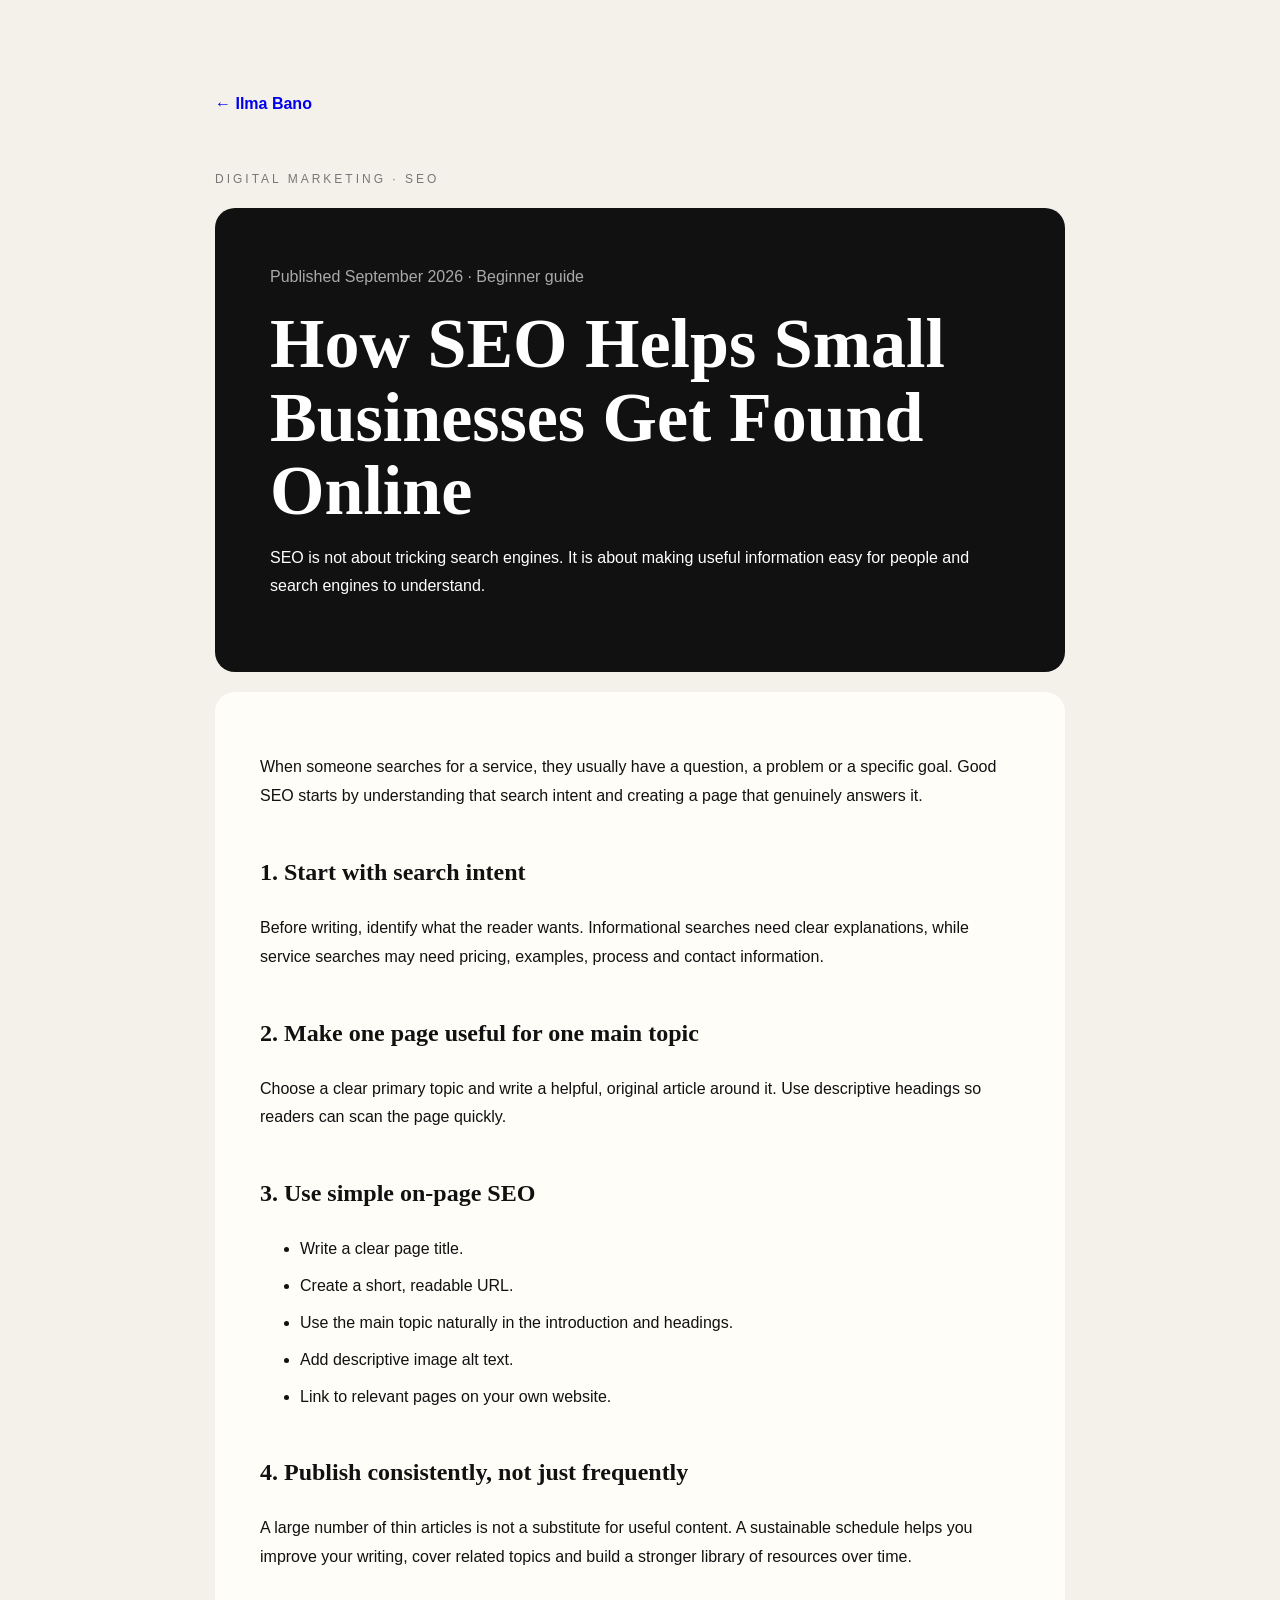
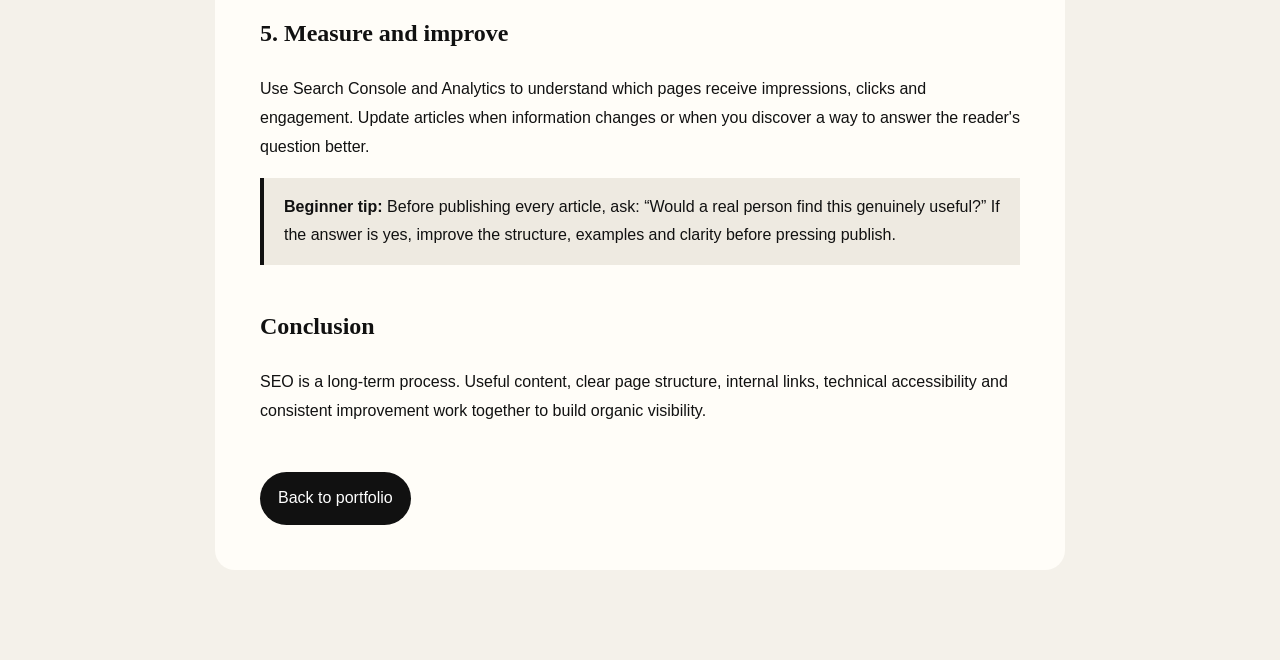
==== blog/index.html @ 9b906b1d "Add files via upload" ====
<!DOCTYPE html><html lang="en"><head><meta charset="UTF-8"><meta name="viewport" content="width=device-width, initial-scale=1.0"><meta name="description" content="A beginner-friendly guide to SEO for small businesses: search intent, useful content, on-page SEO, internal links and organic growth."><meta name="author" content="Ilma Bano"><meta name="robots" content="index,follow"><link rel="canonical" href="https://ilma-portfolio-ruddy.vercel.app/blog/"><meta property="og:title" content="How SEO Helps Small Businesses Get Found Online"><meta property="og:description" content="A practical beginner guide to search intent, useful content and on-page SEO."><title>How SEO Helps Small Businesses Get Found Online | Ilma Bano</title><style>body{margin:0;background:#f4f1ea;color:#111;font-family:Arial,sans-serif;line-height:1.8}.wrap{max-width:850px;margin:auto;padding:90px 24px}.back{font-weight:bold;text-decoration:none}.label{letter-spacing:3px;font-size:12px;color:#777;margin-top:50px}.hero{background:#111;color:#fff;padding:55px;border-radius:20px;margin-top:18px}.hero h1{font-family:Georgia,serif;font-size:clamp(40px,7vw,70px);line-height:1.05;margin:15px 0}.meta{color:#aaa}.article{background:#fffdf8;padding:45px;margin-top:20px;border-radius:20px}.article h2{font-family:Georgia,serif;margin-top:40px}.article li{margin:8px 0}.tip{border-left:4px solid #111;padding:15px 20px;background:#eeeae1}.home{display:inline-block;margin-top:30px;padding:12px 18px;background:#111;color:white;text-decoration:none;border-radius:999px}</style></head><body><main class="wrap"><a class="back" href="../">← Ilma Bano</a><div class="label">DIGITAL MARKETING · SEO</div><header class="hero"><div class="meta">Published September 2026 · Beginner guide</div><h1>How SEO Helps Small Businesses Get Found Online</h1><p>SEO is not about tricking search engines. It is about making useful information easy for people and search engines to understand.</p></header><article class="article"><p>When someone searches for a service, they usually have a question, a problem or a specific goal. Good SEO starts by understanding that search intent and creating a page that genuinely answers it.</p><h2>1. Start with search intent</h2><p>Before writing, identify what the reader wants. Informational searches need clear explanations, while service searches may need pricing, examples, process and contact information.</p><h2>2. Make one page useful for one main topic</h2><p>Choose a clear primary topic and write a helpful, original article around it. Use descriptive headings so readers can scan the page quickly.</p><h2>3. Use simple on-page SEO</h2><ul><li>Write a clear page title.</li><li>Create a short, readable URL.</li><li>Use the main topic naturally in the introduction and headings.</li><li>Add descriptive image alt text.</li><li>Link to relevant pages on your own website.</li></ul><h2>4. Publish consistently, not just frequently</h2><p>A large number of thin articles is not a substitute for useful content. A sustainable schedule helps you improve your writing, cover related topics and build a stronger library of resources over time.</p><h2>5. Measure and improve</h2><p>Use Search Console and Analytics to understand which pages receive impressions, clicks and engagement. Update articles when information changes or when you discover a way to answer the reader's question better.</p><div class="tip"><strong>Beginner tip:</strong> Before publishing every article, ask: “Would a real person find this genuinely useful?” If the answer is yes, improve the structure, examples and clarity before pressing publish.</div><h2>Conclusion</h2><p>SEO is a long-term process. Useful content, clear page structure, internal links, technical accessibility and consistent improvement work together to build organic visibility.</p><a class="home" href="../">Back to portfolio</a></article></main></body></html>
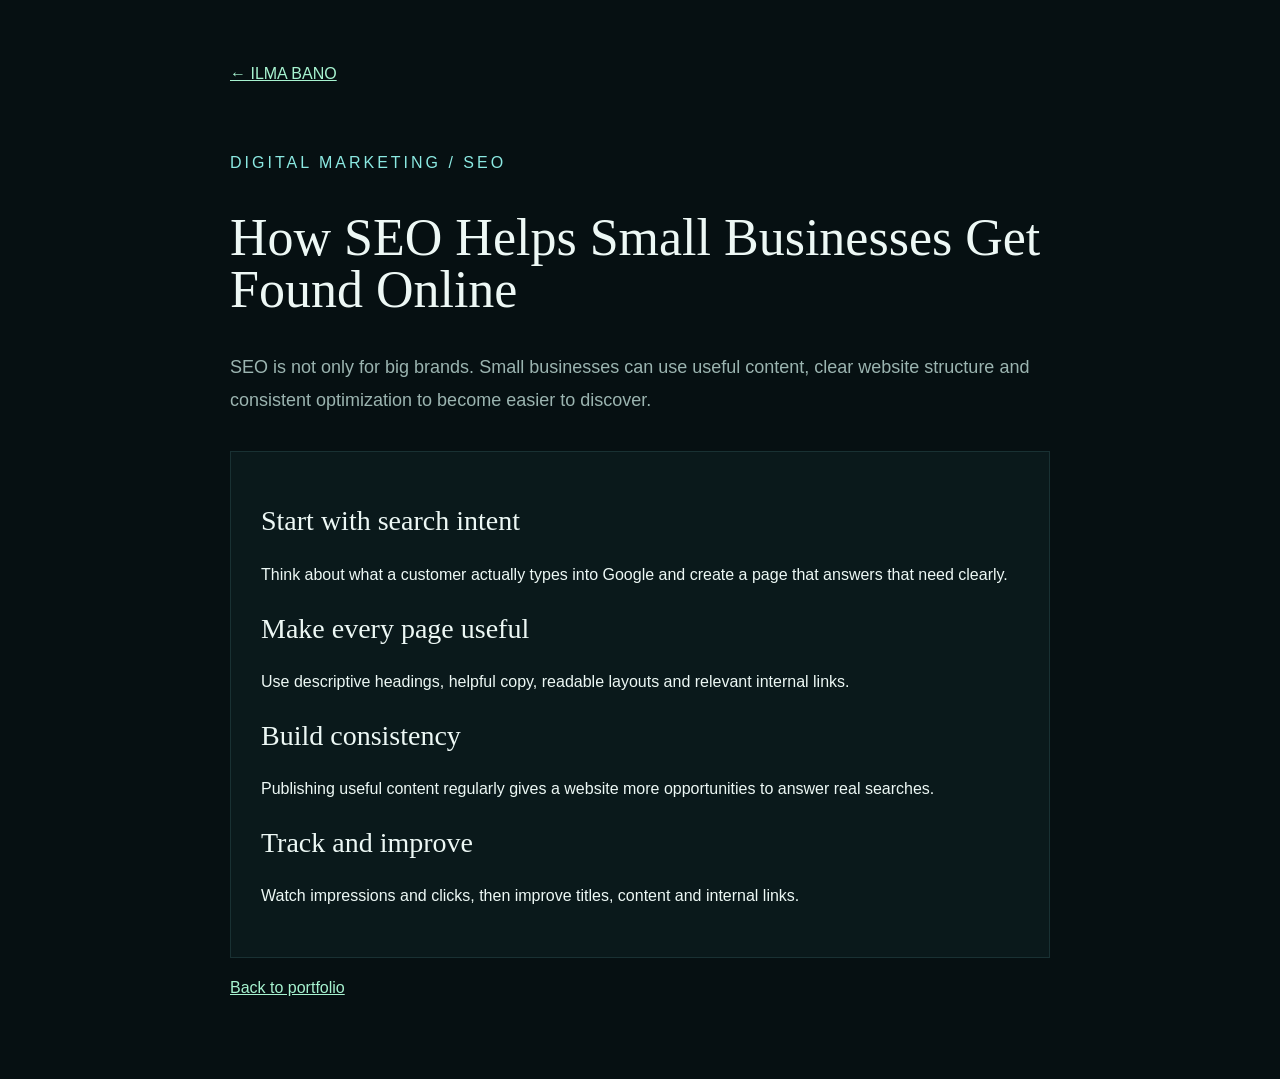
==== commit 702ba282: "Add files via upload" ====
--- a/blog/index.html
+++ b/blog/index.html
@@ -1 +1 @@
-<!DOCTYPE html><html lang="en"><head><meta charset="UTF-8"><meta name="viewport" content="width=device-width, initial-scale=1.0"><meta name="description" content="A beginner-friendly guide to SEO for small businesses: search intent, useful content, on-page SEO, internal links and organic growth."><meta name="author" content="Ilma Bano"><meta name="robots" content="index,follow"><link rel="canonical" href="https://ilma-portfolio-ruddy.vercel.app/blog/"><meta property="og:title" content="How SEO Helps Small Businesses Get Found Online"><meta property="og:description" content="A practical beginner guide to search intent, useful content and on-page SEO."><title>How SEO Helps Small Businesses Get Found Online | Ilma Bano</title><style>body{margin:0;background:#f4f1ea;color:#111;font-family:Arial,sans-serif;line-height:1.8}.wrap{max-width:850px;margin:auto;padding:90px 24px}.back{font-weight:bold;text-decoration:none}.label{letter-spacing:3px;font-size:12px;color:#777;margin-top:50px}.hero{background:#111;color:#fff;padding:55px;border-radius:20px;margin-top:18px}.hero h1{font-family:Georgia,serif;font-size:clamp(40px,7vw,70px);line-height:1.05;margin:15px 0}.meta{color:#aaa}.article{background:#fffdf8;padding:45px;margin-top:20px;border-radius:20px}.article h2{font-family:Georgia,serif;margin-top:40px}.article li{margin:8px 0}.tip{border-left:4px solid #111;padding:15px 20px;background:#eeeae1}.home{display:inline-block;margin-top:30px;padding:12px 18px;background:#111;color:white;text-decoration:none;border-radius:999px}</style></head><body><main class="wrap"><a class="back" href="../">← Ilma Bano</a><div class="label">DIGITAL MARKETING · SEO</div><header class="hero"><div class="meta">Published September 2026 · Beginner guide</div><h1>How SEO Helps Small Businesses Get Found Online</h1><p>SEO is not about tricking search engines. It is about making useful information easy for people and search engines to understand.</p></header><article class="article"><p>When someone searches for a service, they usually have a question, a problem or a specific goal. Good SEO starts by understanding that search intent and creating a page that genuinely answers it.</p><h2>1. Start with search intent</h2><p>Before writing, identify what the reader wants. Informational searches need clear explanations, while service searches may need pricing, examples, process and contact information.</p><h2>2. Make one page useful for one main topic</h2><p>Choose a clear primary topic and write a helpful, original article around it. Use descriptive headings so readers can scan the page quickly.</p><h2>3. Use simple on-page SEO</h2><ul><li>Write a clear page title.</li><li>Create a short, readable URL.</li><li>Use the main topic naturally in the introduction and headings.</li><li>Add descriptive image alt text.</li><li>Link to relevant pages on your own website.</li></ul><h2>4. Publish consistently, not just frequently</h2><p>A large number of thin articles is not a substitute for useful content. A sustainable schedule helps you improve your writing, cover related topics and build a stronger library of resources over time.</p><h2>5. Measure and improve</h2><p>Use Search Console and Analytics to understand which pages receive impressions, clicks and engagement. Update articles when information changes or when you discover a way to answer the reader's question better.</p><div class="tip"><strong>Beginner tip:</strong> Before publishing every article, ask: “Would a real person find this genuinely useful?” If the answer is yes, improve the structure, examples and clarity before pressing publish.</div><h2>Conclusion</h2><p>SEO is a long-term process. Useful content, clear page structure, internal links, technical accessibility and consistent improvement work together to build organic visibility.</p><a class="home" href="../">Back to portfolio</a></article></main></body></html>+<!doctype html><html><head><meta charset="utf-8"><meta name="viewport" content="width=device-width,initial-scale=1"><title>How SEO Helps Small Businesses Get Found Online | Ilma Bano</title><style>body{margin:0;background:#061012;color:#edf8f5;font:16px/1.8 Arial}.wrap{max-width:820px;margin:auto;padding:60px 24px}a{color:#a7f3d0}.k{margin-top:60px;color:#8be9e2;letter-spacing:3px}.title{font:52px/1 Georgia,serif}.lead{color:#9bb4b0;font-size:18px}.card{margin-top:35px;padding:30px;border:1px solid #193133;background:#0a191b}.card h2{font:28px Georgia,serif}</style></head><body><main class="wrap"><a href="../">← ILMA BANO</a><div class="k">DIGITAL MARKETING / SEO</div><h1 class="title">How SEO Helps Small Businesses Get Found Online</h1><p class="lead">SEO is not only for big brands. Small businesses can use useful content, clear website structure and consistent optimization to become easier to discover.</p><article class="card"><h2>Start with search intent</h2><p>Think about what a customer actually types into Google and create a page that answers that need clearly.</p><h2>Make every page useful</h2><p>Use descriptive headings, helpful copy, readable layouts and relevant internal links.</p><h2>Build consistency</h2><p>Publishing useful content regularly gives a website more opportunities to answer real searches.</p><h2>Track and improve</h2><p>Watch impressions and clicks, then improve titles, content and internal links.</p></article><p><a href="../">Back to portfolio</a></p></main></body></html>
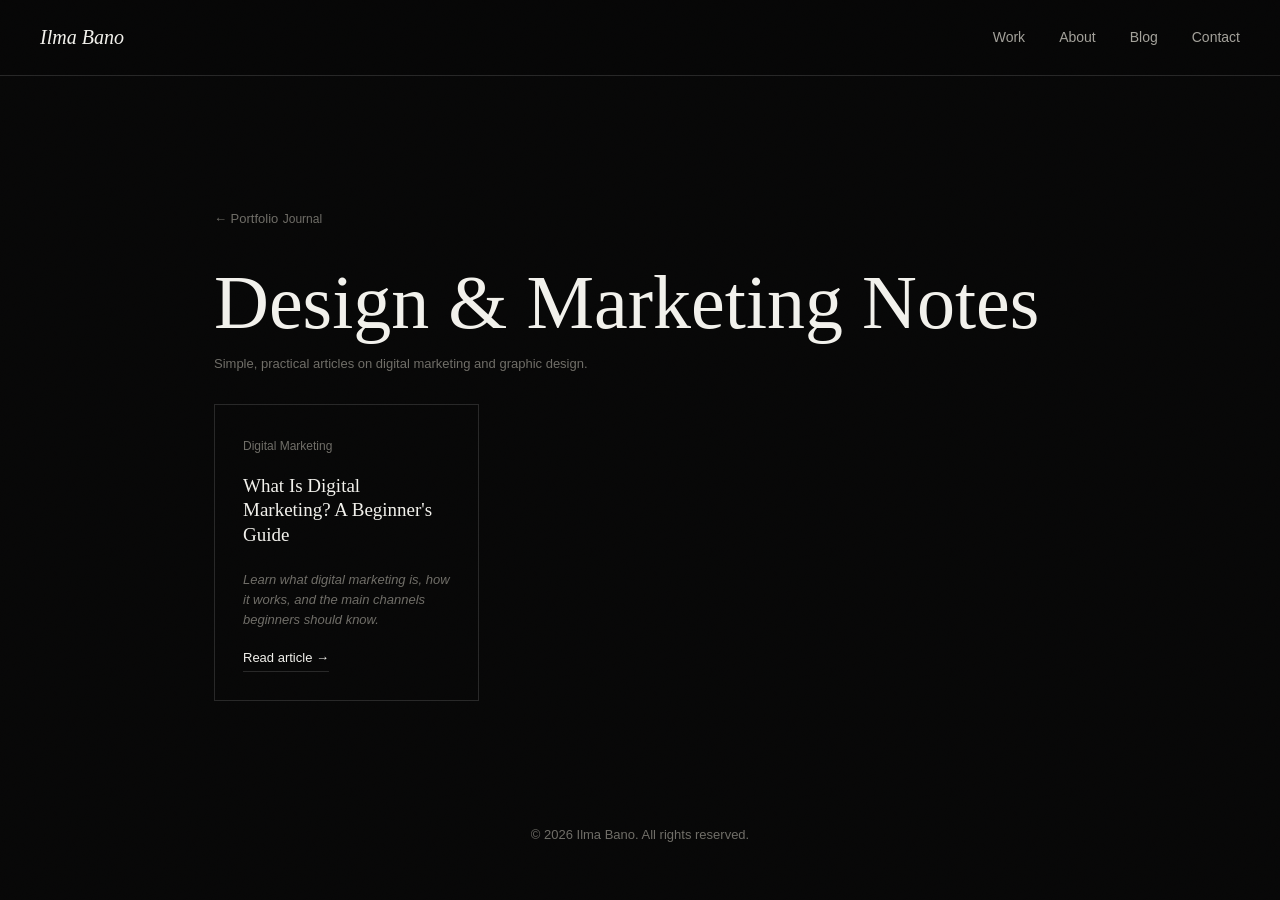
==== commit 3a1b3b7e: "Add files via upload" ====
--- a/blog/index.html
+++ b/blog/index.html
@@ -1 +1,35 @@
-<!doctype html><html><head><meta charset="utf-8"><meta name="viewport" content="width=device-width,initial-scale=1"><title>How SEO Helps Small Businesses Get Found Online | Ilma Bano</title><style>body{margin:0;background:#061012;color:#edf8f5;font:16px/1.8 Arial}.wrap{max-width:820px;margin:auto;padding:60px 24px}a{color:#a7f3d0}.k{margin-top:60px;color:#8be9e2;letter-spacing:3px}.title{font:52px/1 Georgia,serif}.lead{color:#9bb4b0;font-size:18px}.card{margin-top:35px;padding:30px;border:1px solid #193133;background:#0a191b}.card h2{font:28px Georgia,serif}</style></head><body><main class="wrap"><a href="../">← ILMA BANO</a><div class="k">DIGITAL MARKETING / SEO</div><h1 class="title">How SEO Helps Small Businesses Get Found Online</h1><p class="lead">SEO is not only for big brands. Small businesses can use useful content, clear website structure and consistent optimization to become easier to discover.</p><article class="card"><h2>Start with search intent</h2><p>Think about what a customer actually types into Google and create a page that answers that need clearly.</p><h2>Make every page useful</h2><p>Use descriptive headings, helpful copy, readable layouts and relevant internal links.</p><h2>Build consistency</h2><p>Publishing useful content regularly gives a website more opportunities to answer real searches.</p><h2>Track and improve</h2><p>Watch impressions and clicks, then improve titles, content and internal links.</p></article><p><a href="../">Back to portfolio</a></p></main></body></html>+<!DOCTYPE html>
+<html lang="en">
+<head>
+  <meta charset="UTF-8">
+  <meta name="viewport" content="width=device-width, initial-scale=1.0">
+  <title>Digital Marketing & Graphic Design Blog | Ilma Bano</title>
+  <meta name="description" content="Practical beginner-friendly articles about digital marketing, graphic design, content creation and creative work by Ilma Bano.">
+  <meta name="robots" content="index, follow">
+  <link rel="canonical" href="https://ilma-portfolio-ruddy.vercel.app/blog/">
+  <link rel="stylesheet" href="../style.css">
+</head>
+<body>
+  <div class="grain"></div>
+  <header class="nav">
+    <a href="../index.html#top" class="nav-mark">Ilma Bano</a>
+    <nav class="nav-links"><a href="../index.html#work">Work</a><a href="../index.html#about">About</a><a href="../index.html#blog">Blog</a><a href="../index.html#contact">Contact</a></nav>
+  </header>
+  <main class="blog-page">
+    <a class="blog-back" href="../index.html#blog">← Portfolio</a>
+    <span class="blog-tag">Journal</span>
+    <h1>Design &amp; Marketing Notes</h1>
+    <p class="blog-meta">Simple, practical articles on digital marketing and graphic design.</p>
+    <div class="blog-grid">
+      <article class="blog-card">
+        <span class="blog-tag">Digital Marketing</span>
+        <h3>What Is Digital Marketing? A Beginner's Guide</h3>
+        <p>Learn what digital marketing is, how it works, and the main channels beginners should know.</p>
+        <a class="blog-read" href="what-is-digital-marketing.html">Read article →</a>
+      </article>
+    </div>
+  </main>
+  <footer class="footer"><p>© <span id="year"></span> Ilma Bano. All rights reserved.</p></footer>
+  <script src="../script.js"></script>
+</body>
+</html>
--- a/style.css
+++ b/style.css
@@ -0,0 +1,245 @@
+/* ---------- tokens ---------- */
+:root{
+  --bg: #070707;
+  --bg-alt: #111110;
+  --panel: #141413;
+  --fg: #f2f1ec;
+  --fg-dim: #a3a19a;
+  --fg-faint: #6f6d67;
+  --line: rgba(242,241,236,0.14);
+  --line-strong: rgba(242,241,236,0.30);
+  --silver: #cfcdc4;
+
+  --serif: "Fraunces", Georgia, serif;
+  --sans: "Inter", -apple-system, BlinkMacSystemFont, "Segoe UI", sans-serif;
+
+  --wrap: 1180px;
+}
+
+*{ box-sizing: border-box; }
+html{ scroll-behavior: smooth; }
+body{
+  margin:0;
+  background: var(--bg);
+  color: var(--fg);
+  font-family: var(--sans);
+  font-weight: 400;
+  line-height: 1.55;
+  -webkit-font-smoothing: antialiased;
+}
+img{ max-width:100%; display:block; }
+a{ color: inherit; text-decoration: none; }
+h1,h2,h3{ font-family: var(--serif); font-weight: 500; margin: 0; color: var(--fg); }
+p{ margin:0; }
+ul{ margin:0; padding:0; list-style:none; }
+
+@media (prefers-reduced-motion: reduce){
+  *{ animation-duration: 0.01ms !important; animation-iteration-count: 1 !important; transition-duration: 0.01ms !important; scroll-behavior:auto !important; }
+}
+
+/* subtle film grain overlay */
+.grain{
+  position: fixed; inset:0; pointer-events:none; z-index: 500;
+  opacity: 0.035; mix-blend-mode: overlay;
+  background-image: url("data:image/svg+xml,%3Csvg xmlns='http://www.w3.org/2000/svg' width='120' height='120'%3E%3Cfilter id='n'%3E%3CfeTurbulence type='fractalNoise' baseFrequency='0.9' numOctaves='2' stitchTiles='stitch'/%3E%3C/filter%3E%3Crect width='100%25' height='100%25' filter='url(%23n)'/%3E%3C/svg%3E");
+}
+
+section{ padding: 120px 40px; }
+h2{ font-size: clamp(28px, 3.4vw, 40px); letter-spacing: -0.01em; }
+
+/* ---------- nav ---------- */
+.nav{
+  position: sticky; top:0; z-index: 100;
+  display:flex; align-items:center; justify-content:space-between;
+  padding: 22px 40px;
+  background: rgba(7,7,7,0.75);
+  backdrop-filter: blur(10px);
+  border-bottom: 1px solid var(--line);
+}
+.nav-mark{ font-family: var(--serif); font-style: italic; font-size: 20px; }
+.nav-links{ display:flex; gap: 34px; }
+.nav-links a{ font-size: 14px; color: var(--fg-dim); transition: color .2s; }
+.nav-links a:hover{ color: var(--fg); }
+.nav-cta{
+  font-size: 14px; padding: 9px 18px; border: 1px solid var(--line-strong); border-radius: 100px;
+  transition: background .2s, color .2s;
+}
+.nav-cta:hover{ background: var(--fg); color: var(--bg); }
+.nav-toggle{ display:none; }
+
+/* ---------- hero ---------- */
+.hero{
+  min-height: 92vh;
+  display:grid; grid-template-columns: 1.05fr 0.95fr; align-items:center; gap: 40px;
+  padding: 60px 40px 100px;
+  max-width: var(--wrap); margin: 0 auto;
+  perspective: 1400px;
+}
+.hero-eyebrow{
+  font-size: 14px; color: var(--fg-dim); margin-bottom: 22px;
+  padding-left: 18px; position:relative;
+}
+.hero-eyebrow::before{
+  content:""; position:absolute; left:0; top:50%; transform:translateY(-50%);
+  width: 10px; height:1px; background: var(--fg-dim);
+}
+.hero-title{
+  font-size: clamp(56px, 8vw, 104px);
+  line-height: 0.98;
+  letter-spacing: -0.02em;
+  margin-bottom: 26px;
+}
+.hero-sub{
+  max-width: 420px; font-size: 18px; color: var(--fg-dim); margin-bottom: 38px;
+}
+.hero-actions{ display:flex; gap:16px; }
+.btn{
+  display:inline-block; padding: 14px 26px; font-size: 15px; border-radius: 100px;
+  transition: background .2s, color .2s, border-color .2s;
+}
+.btn-primary{ background: var(--fg); color: var(--bg); }
+.btn-primary:hover{ background: var(--silver); }
+.btn-ghost{ border: 1px solid var(--line-strong); }
+.btn-ghost:hover{ border-color: var(--fg); }
+
+.hero-stack{
+  position: relative; height: 460px; transform-style: preserve-3d;
+}
+.stack-card{
+  position:absolute; width: 260px; aspect-ratio: 1/1; overflow:hidden;
+  border: 1px solid var(--line-strong);
+  box-shadow: 0 30px 60px rgba(0,0,0,0.55);
+  background: var(--panel);
+  transition: transform .25s ease-out;
+  will-change: transform;
+}
+.stack-card img{ width:100%; height:100%; object-fit: cover; }
+.card-a{ top: 0; left: 10%; transform: translateZ(60px) rotate(-4deg); z-index:3; }
+.card-b{ top: 90px; left: 42%; transform: translateZ(20px) rotate(3deg); z-index:2; }
+.card-c{ top: 210px; left: 6%; transform: translateZ(-30px) rotate(-2deg); z-index:1; width: 220px; }
+
+/* ---------- about ---------- */
+.about{ border-top: 1px solid var(--line); }
+.about-grid{
+  max-width: var(--wrap); margin:0 auto;
+  display:grid; grid-template-columns: 0.7fr 1.3fr; gap: 60px;
+}
+.about-body p{ font-size: 18px; color: var(--fg-dim); max-width: 640px; margin-bottom: 18px; }
+.skill-list{
+  display:flex; flex-wrap:wrap; gap: 10px 12px; margin-top: 28px;
+}
+.skill-list li{
+  font-size: 13px; padding: 8px 14px; border: 1px solid var(--line); border-radius: 100px; color: var(--fg-dim);
+}
+
+/* ---------- what i do ---------- */
+.do{ border-top: 1px solid var(--line); max-width: var(--wrap); margin: 0 auto; }
+.do h2{ margin-bottom: 50px; }
+.do-grid{
+  display:grid; grid-template-columns: repeat(3, 1fr);
+}
+.do-card{
+  padding: 34px 30px; border-top: 1px solid var(--line); border-left: 1px solid var(--line);
+}
+.do-card:nth-child(3n){ border-right: 1px solid var(--line); }
+.do-card:nth-child(n+4){ border-bottom: 1px solid var(--line); }
+.do-card:nth-child(-n+3){ border-top: 1px solid var(--line-strong); }
+.do-card h3{ font-size: 20px; margin-bottom: 12px; font-weight: 500; }
+.do-card p{ font-size: 15px; color: var(--fg-dim); }
+
+/* ---------- work ---------- */
+.work{ border-top: 1px solid var(--line); max-width: var(--wrap); margin: 0 auto; }
+.work-head{ margin-bottom: 56px; display:flex; align-items:baseline; justify-content:space-between; gap: 20px; flex-wrap:wrap; }
+.work-head p{ color: var(--fg-dim); font-size: 16px; }
+.work-grid{
+  display:grid; grid-template-columns: repeat(auto-fill, minmax(300px, 1fr)); gap: 44px 32px;
+}
+.work-card{ display:flex; flex-direction:column; }
+.work-frame{
+  aspect-ratio: 1/1; width:100%; background: var(--bg-alt);
+  border: 1px solid var(--line); overflow:hidden;
+  display:flex; align-items:center; justify-content:center;
+  transform-style: preserve-3d; transition: transform .25s ease-out, border-color .25s;
+}
+.work-frame img{ width:100%; height:100%; object-fit: contain; }
+.work-card:hover .work-frame{ border-color: var(--line-strong); }
+.work-info{ padding-top: 18px; }
+.work-info h3{ font-size: 18px; font-weight: 500; margin-bottom: 6px; }
+.work-cat{ font-size: 12px; color: var(--fg-faint); margin-bottom: 10px; }
+.work-desc{ font-size: 14px; color: var(--fg-dim); max-width: 46ch; }
+
+/* ---------- blog ---------- */
+.blog{ border-top: 1px solid var(--line); max-width: var(--wrap); margin: 0 auto; }
+.blog-grid{ display:grid; grid-template-columns: repeat(3, 1fr); gap: 28px; }
+.blog-card{ padding: 28px; border: 1px solid var(--line); }
+.blog-tag{ font-size: 12px; color: var(--fg-faint); }
+.blog-card h3{ font-size: 19px; font-weight: 500; margin: 16px 0 22px; line-height:1.3; }
+.blog-card p{ font-size: 13px; color: var(--fg-faint); font-style: italic; }
+
+/* ---------- contact ---------- */
+.contact{ border-top: 1px solid var(--line); }
+.contact-inner{ max-width: 640px; margin: 0 auto; text-align:center; }
+.contact h2{ font-size: clamp(32px,4.4vw,48px); margin-bottom: 18px; }
+.contact > .contact-inner > p{ color: var(--fg-dim); font-size: 17px; margin-bottom: 46px; }
+.contact-links{ display:flex; flex-direction:column; gap: 0; border-top: 1px solid var(--line); }
+.contact-link{
+  display:flex; align-items:center; justify-content:space-between;
+  padding: 22px 8px; border-bottom: 1px solid var(--line);
+  transition: padding-left .2s, color .2s;
+}
+.contact-link:hover{ padding-left: 16px; color: var(--silver); }
+.contact-label{ font-size: 14px; color: var(--fg-faint); }
+.contact-value{ font-size: 18px; font-family: var(--serif); }
+
+/* ---------- footer ---------- */
+.footer{ padding: 34px 40px; text-align:center; }
+.footer p{ font-size: 13px; color: var(--fg-faint); }
+
+/* ---------- reveal on scroll ---------- */
+.reveal{ opacity:0; transform: translateY(18px); transition: opacity .6s ease, transform .6s ease; }
+.reveal.in{ opacity:1; transform: translateY(0); }
+
+/* ---------- responsive ---------- */
+@media (max-width: 900px){
+  section{ padding: 80px 24px; }
+  .nav{ padding: 18px 22px; }
+  .nav-links{ display:none; }
+  .nav-cta{ display:none; }
+  .nav-toggle{
+    display:flex; flex-direction:column; gap:5px; background:none; border:none; cursor:pointer; padding:6px;
+  }
+  .nav-toggle span{ width: 22px; height:1px; background: var(--fg); }
+
+  .hero{ grid-template-columns: 1fr; padding-top: 30px; text-align:left; }
+  .hero-stack{ height: 320px; margin-top: 30px; }
+  .stack-card{ width: 190px; }
+  .card-c{ width: 160px; }
+
+  .about-grid{ grid-template-columns: 1fr; gap: 24px; }
+  .do-grid{ grid-template-columns: 1fr; }
+  .do-card:nth-child(3n){ border-right: 1px solid var(--line); }
+  .do-card{ border-right: 1px solid var(--line) !important; }
+
+  .blog-grid{ grid-template-columns: 1fr; }
+  .work-grid{ grid-template-columns: repeat(auto-fill, minmax(240px,1fr)); gap: 34px 20px; }
+}
+
+
+/* ---------- blog links ---------- */
+.blog-card{ transition: transform .25s ease, border-color .25s ease; }
+.blog-card:hover{ transform: translateY(-4px); }
+.blog-read{ display:inline-block; margin-top:18px; font-size:13px; color:var(--fg); text-decoration:none; border-bottom:1px solid var(--line); padding-bottom:3px; }
+.blog-read:hover{ color:var(--silver); }
+
+/* ---------- individual blog posts ---------- */
+.blog-page{ max-width:900px; margin:0 auto; padding:130px 24px 90px; }
+.blog-meta{ color:var(--fg-faint); font-size:13px; margin:12px 0 30px; }
+.blog-page h1{ font-family:var(--serif); font-size:clamp(42px,7vw,76px); line-height:1.02; font-weight:400; max-width:850px; }
+.blog-hero{ width:100%; aspect-ratio:16/9; object-fit:cover; display:block; margin:35px 0 50px; border:1px solid var(--line); }
+.blog-content{ max-width:720px; margin:auto; }
+.blog-content h2{ font-family:var(--serif); font-size:30px; font-weight:400; margin:45px 0 15px; }
+.blog-content p,.blog-content li{ font-size:17px; line-height:1.85; color:var(--fg-soft); }
+.blog-content ul{ padding-left:24px; }
+.blog-back{ display:inline-block; margin-bottom:35px; color:var(--fg-faint); text-decoration:none; font-size:13px; }
+.blog-back:hover{ color:var(--fg); }
+.blog-footer{ margin-top:65px; padding-top:25px; border-top:1px solid var(--line); }
